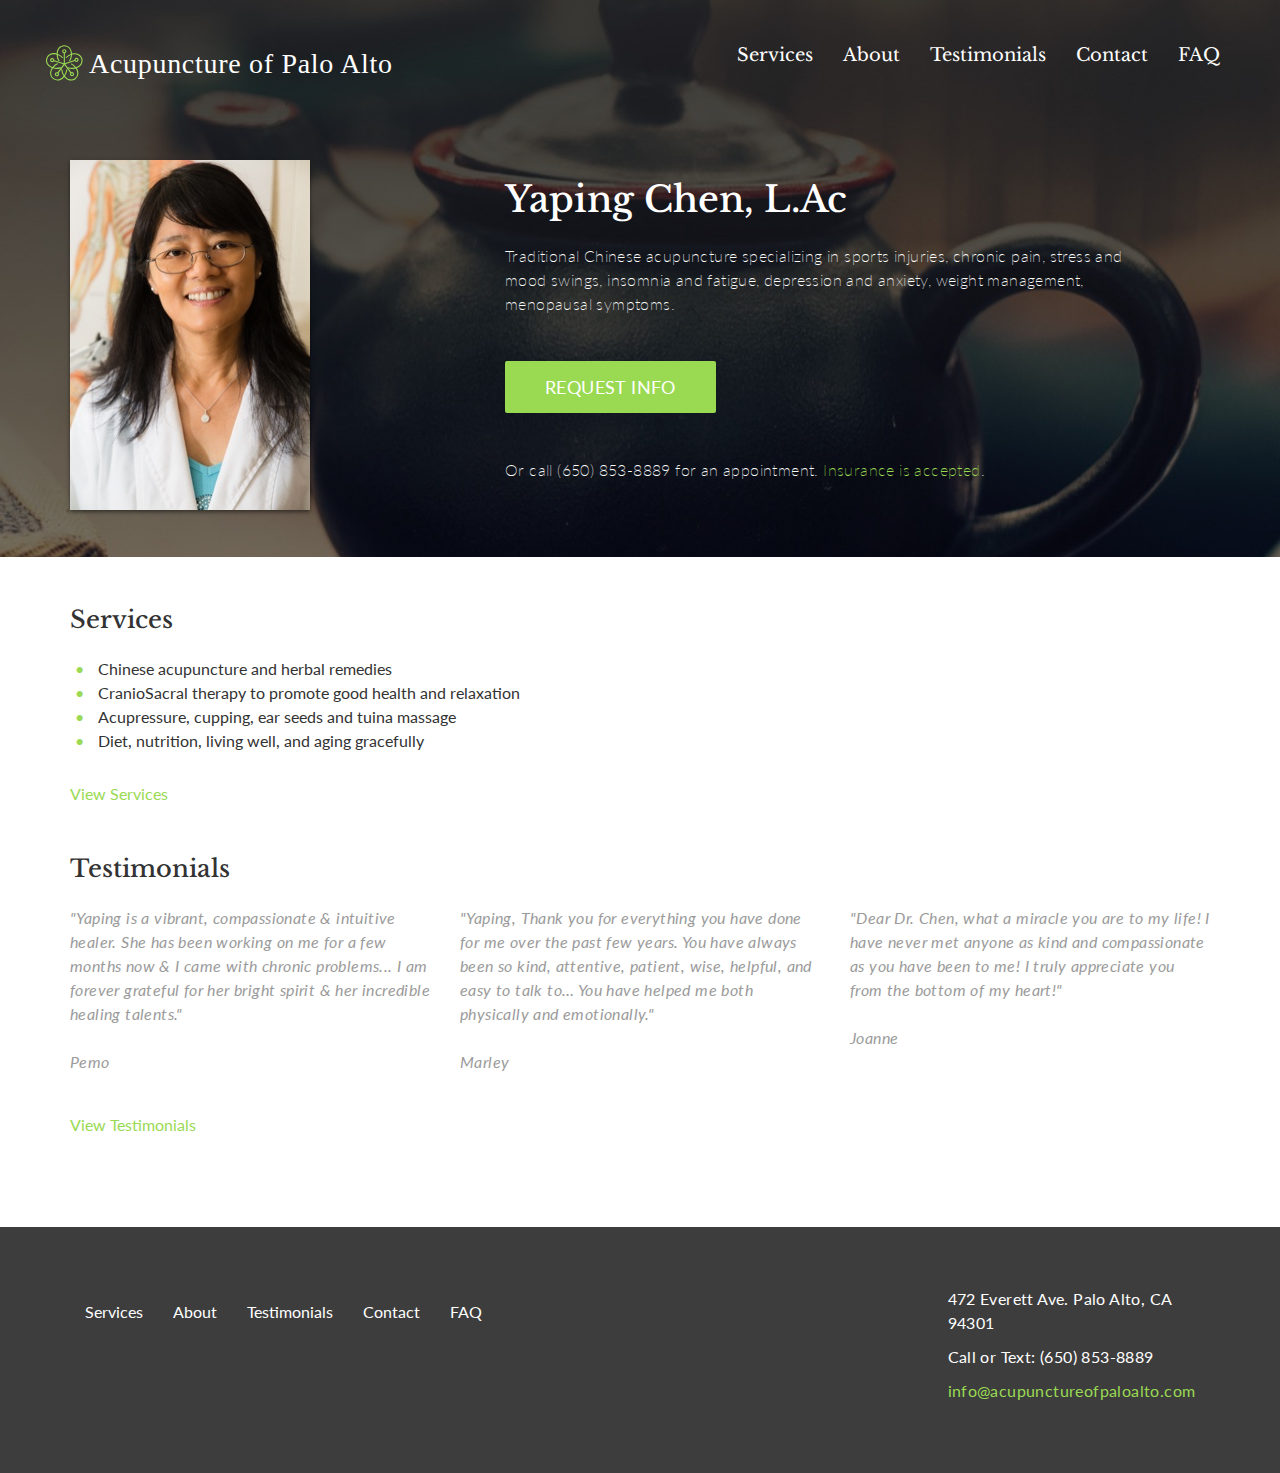
==== index.html @ 3d1872eb "fixed global headers" ====
<!DOCTYPE html>
<html lang="en">
  <head>
    <meta charset="utf-8">
    <meta http-equiv="X-UA-Compatible" content="IE=edge">
    <meta name="viewport" content="width=device-width, initial-scale=1">
    <!-- The above 3 meta tags *must* come first in the head; any other head content must come *after* these tags -->
    <title>Acupuncture of Palo Alto</title>

    <!-- Bootstrap -->
    <link href="assets/css/bootstrap.min.css" rel="stylesheet">
    <link href="assets/css/aopa.css" rel="stylesheet">
    <link href="https://fonts.googleapis.com/css?family=Libre+Baskerville|Lato:400,700" rel="stylesheet">
    
    <link rel="apple-touch-icon" sizes="57x57" href="assets/favicon/apple-icon-57x57.png">
    <link rel="apple-touch-icon" sizes="60x60" href="assets/favicon/apple-icon-60x60.png">
    <link rel="apple-touch-icon" sizes="72x72" href="assets/favicon/apple-icon-72x72.png">
    <link rel="apple-touch-icon" sizes="76x76" href="assets/favicon/apple-icon-76x76.png">
    <link rel="apple-touch-icon" sizes="114x114" href="assets/favicon/apple-icon-114x114.png">
    <link rel="apple-touch-icon" sizes="120x120" href="assets/favicon/apple-icon-120x120.png">
    <link rel="apple-touch-icon" sizes="144x144" href="assets/favicon/apple-icon-144x144.png">
    <link rel="apple-touch-icon" sizes="152x152" href="assets/favicon/apple-icon-152x152.png">
    <link rel="apple-touch-icon" sizes="180x180" href="../favicon/apple-icon-180x180.png">
    <link rel="icon" type="image/png" sizes="192x192"  href="assets/favicon/android-icon-192x192.png">
    <link rel="icon" type="image/png" sizes="32x32" href="assets/favicon/favicon-32x32.png">
    <link rel="icon" type="image/png" sizes="96x96" href="assets/favicon/favicon-96x96.png">
    <link rel="icon" type="image/png" sizes="16x16" href="assets/favicon/favicon-16x16.png">
    <link rel="manifest" href="assets/favicon/manifest.json">
    <meta name="msapplication-TileColor" content="#ffffff">
    <meta name="msapplication-TileImage" content="assets/favicon/ms-icon-144x144.png">
    <meta name="theme-color" content="#ffffff">

    <!-- jQuery (necessary for Bootstrap's JavaScript plugins) -->
    <script src="https://ajax.googleapis.com/ajax/libs/jquery/1.12.4/jquery.min.js"></script>
    <script src="assets/js/w3data.js"></script>

    <!-- HTML5 shim and Respond.js for IE8 support of HTML5 elements and media queries -->
    <!-- WARNING: Respond.js doesn't work if you view the page via file:// -->
    <!--[if lt IE 9]>
      <script src="https://oss.maxcdn.com/html5shiv/3.7.3/html5shiv.min.js"></script>
      <script src="https://oss.maxcdn.com/respond/1.4.2/respond.min.js"></script>
    <![endif]-->
  </head>
  <body id="home">
    <div class="bg-banner">
      <div w3-include-html="includes/_header.html"></div>
      <div class="container">
        <div class="row">
          <div class="col-md-4 mob-center">
            <img src="assets/images/yaping-profile.jpg" class="box-shadow" alt="Yaping Chen, L.Ac" />
          </div>
          <div class="jumbotron col-md-8 mob-pad-30">
            <h1>Yaping Chen, L.Ac</h1>
            <p>Traditional Chinese acupuncture specializing in sports injuries, chronic pain, stress and mood swings, insomnia and fatigue, depression and anxiety, weight management, menopausal symptoms.</p>
            <p class="pad-top-30 pad-bot-30 mob-center"><a class="btn btn-primary btn-lg" href="#" role="button">Request Info</a></p>
            <p>Or call (650) 853-8889 for an appointment. <a href="#">Insurance is accepted</a>.</p>
          </div>
        </div>
      </div>
    </div><!--bg-banner-->
    <div class="content">
      <div class="container">
        <div class="row pad-bot-30">
          <div class="col-md-8">
            <h2>Services</h2>
            <ul>
              <li>Chinese acupuncture and herbal remedies</li>
              <li>CranioSacral therapy to promote good health and relaxation</li>
              <li>Acupressure, cupping, ear seeds and tuina massage</li>
              <li>Diet, nutrition, living well, and aging gracefully</li>
            </ul>
          </div>
          <div class="col-md-4">
          </div>
        </div><!--row-->
        <div class="row pad-bot-30">
          <div class="col-xs-12"><a href="#">View Services</a></div>
        </div>
        <div class="row">
          <div class="col-md-12">
            <h2>Testimonials</h2>
          </div>
        </div><!--row-->
        <div class="row pad-bot-30">
          <div class="col-md-4 mob-pad-15">
            <p class="quote">"Yaping is a vibrant, compassionate &amp; intuitive healer. She has been working on me for a few months now &amp; I came with chronic problems... I am forever grateful for her bright spirit &amp; her incredible healing talents." <br /><br />Pemo</p>
          </div>
          <div class="col-md-4 mob-pad-15" />
            <p class="quote">"Yaping, Thank you for everything you have done for me over the past few years. You have always been so kind, attentive, patient, wise, helpful, and easy to talk to… You have helped me both physically and emotionally." <br /><br />Marley</p>
          </div>
          <div class="col-md-4 mob-pad-15">
            <p class="quote">"Dear Dr. Chen, what a miracle you are to my life! I have never met anyone as kind and compassionate as you have been to me! I truly appreciate you from the bottom of my heart!" <br /><br />Joanne</p>
          </div>
        </div>
        <div class="row pad-bot-30">
          <div class="col-xs-12"><a href="#">View Testimonials</a></div>
        </div>
      </div><!--container-->
    </div><!--content-->
    <div w3-include-html="includes/_footer.html"></div>

    
    <!-- Include all compiled plugins (below), or include individual files as needed -->
    <script src="assets/js/bootstrap.min.js"></script>
    <script>
      w3IncludeHTML();
    </script>
  </body>
</html>
---- assets/css/aopa.css ----
body {
	font-family: 'Lato', sans-serif;
	color: #333;
	font-size: 16px;
}

h1, h2 {
	font-family: 'Libre Baskerville', serif;
}

h1 {
	font-size: 36px;
	margin-bottom: 24px;
}

h2 {
	font-size: 24px;
	margin-bottom: 24px;
}

p {
	font-size: 16px;
	line-height: 1.5;
	letter-spacing: 0.4px;
}

a {
	color: #9ADA53;
	text-decoration: none;
}

a:hover {
	color: #9ADA53;
	text-decoration: underline;
}

img, p {
	-moz-transition: width 1s ease-in-out, left 1.5s ease-in-out;
    -webkit-transition: width 1s ease-in-out, left 1.5s ease-in-out;
    -moz-transition: width 1s ease-in-out, left 1.5s ease-in-out;
    -o-transition: width 1s ease-in-out, left 1.5s ease-in-out;
    transition: width 1s ease-in-out, left 1.5s ease-in-out;
}

/* text styles */

p.quote {
	color: #9B9B9B;
	font-style: italic;
}

/* Sticky footer styles
-------------------------------------------------- */
html {
  position: relative;
  min-height: 100%;
}

header {
	padding: 30px;
}
.content {
	padding-bottom: 30px;
}

.content ul {
  list-style: none;
  padding: 0;
  margin: 0;
}

.content li {
  padding-left: 1em; 
  text-indent: -.7em;
  line-height: 1.5;
}

.content li::before {
  content: "•  ";
  letter-spacing: 5px;
  color: #9ADA53; 
}

/* Spacing */
.pad-top-15 {
	padding-top: 15px;
}

.pad-top-30 {
	padding-top: 30px;
}

.pad-bot-15 {
	padding-bottom: 15px;
}

.pad-bot-30 {
	padding-bottom: 30px;
}

.container {
	padding-bottom: 30px;
	padding-top: 30px;
}

.footer {
  /*position: absolute;
  bottom: 0;*/
  width: 100%;
  /* Set the fixed height of the footer here */
  height: auto;
  background-color: #3D3D3D;
  color: #ffffff;
}

.footer .navbar-nav li a {
	font-family: "Lato", sans-serif;
	font-weight: 400;
	font-size: 16px;
}

.footer .navbar-nav li a:hover {
	background: none;

}

.box-shadow {
	box-shadow: 0 2px 4px rgba(0,0,0,0.5);
}

.btn-primary {
	background-color: #9ADA53;
	border: none;
	border-radius: 2px;
	text-transform: uppercase;
	padding: 14px 40px;
}

.btn-primary:hover {
	background-color: #587F2D;
}

.content {
	background: #ffffff;
}

.bg-banner {
	background: url('../images/header-bg.jpg') no-repeat;
	background-position: 0 0;
	background-size: cover;
}

.jumbotron {
	background: none;
	color: #fff;
	padding-top: 0;
	padding-bottom: 0;
}

.jumbotron h1 {
	font-size: 36px;
}

.jumbotron p {
	font-size: 16px;
}

.navbar {
	background: none;
	border: none;
}

.navbar-brand {
	z-index:0;
}

.navbar-nav > li > a  {
	color: #fff !important;
	font-family: 'Libre Baskerville', serif;
	font-size: 18px;
}

.navbar-nav > li > a:hover {
	text-decoration: underline;
}

.navbar-toggle {
	border: none;
	position: absolute;
	top: 0;
	right: 0;
}

.navbar-default .navbar-toggle .icon-bar {
	background-color: #ffffff;
}

.navbar-default .navbar-toggle:focus, .navbar-default .navbar-toggle:hover {
	background-color: none !important;
	border: none;
}

.navbar-form {
	border: none;
}


@media screen and (max-width: 768px) {
	.navbar-header {
		text-align:center;
	}
	.navbar-brand {
		display:inline-block;
		float:none;
		height:auto;
	}
	.mob-pad-30 {
		padding-top: 30px;
		padding-bottom: 30px;
	}
	.mob-pad-15 {
		padding-top: 15px;
		padding-bottom: 15px;
	}
	.mob-center {
		text-align: center;
	}

	header {
		padding: 0;
	}
	.navbar-brand {

	}
	.navbar-collapse {

	}
}

@media screen and (min-width: 768px) {
	.footer {
		height: auto;
	}
}
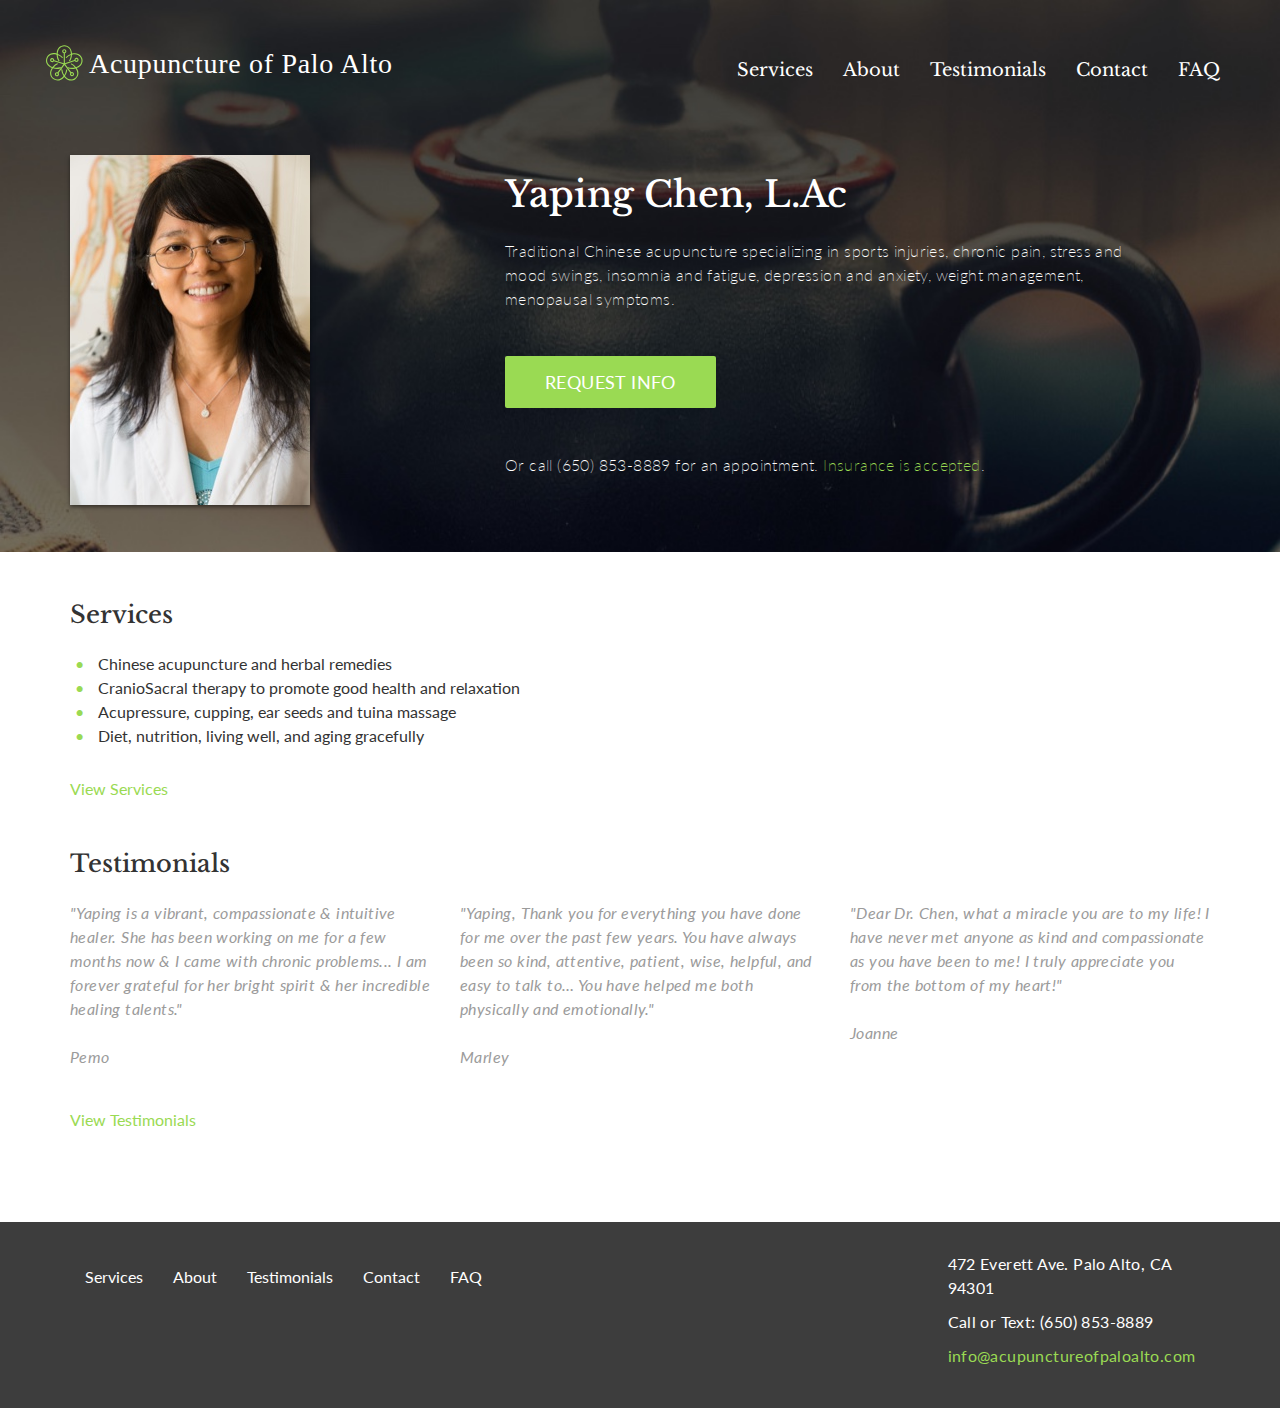
==== commit 8279ca86: "fixed mobile header and footer" ====
--- a/index.html
+++ b/index.html
@@ -6,6 +6,7 @@
     <meta name="viewport" content="width=device-width, initial-scale=1">
     <!-- The above 3 meta tags *must* come first in the head; any other head content must come *after* these tags -->
     <title>Acupuncture of Palo Alto</title>
+    <meta name="description" content="Acupuncture of Palo Alto offers traditional Chinese acupuncture while specializing in sports injuries, pain, and stress relief.">
 
     <!-- Bootstrap -->
     <link href="assets/css/bootstrap.min.css" rel="stylesheet">
@@ -47,13 +48,13 @@
       <div class="container">
         <div class="row">
           <div class="col-md-4 mob-center">
-            <img src="assets/images/yaping-profile.jpg" class="box-shadow" alt="Yaping Chen, L.Ac" />
+            <img src="assets/images/yaping-profile.jpg" class="box-shadow" alt="Yaping Chen, L.Ac" title="Yaping Chen, L.Ac" />
           </div>
           <div class="jumbotron col-md-8 mob-pad-30">
             <h1>Yaping Chen, L.Ac</h1>
             <p>Traditional Chinese acupuncture specializing in sports injuries, chronic pain, stress and mood swings, insomnia and fatigue, depression and anxiety, weight management, menopausal symptoms.</p>
             <p class="pad-top-30 pad-bot-30 mob-center"><a class="btn btn-primary btn-lg" href="#" role="button">Request Info</a></p>
-            <p>Or call (650) 853-8889 for an appointment. <a href="#">Insurance is accepted</a>.</p>
+            <p>Or call (650) 853-8889 for an appointment. <a href="faq.html">Insurance is accepted</a>.</p>
           </div>
         </div>
       </div>
@@ -74,7 +75,7 @@
           </div>
         </div><!--row-->
         <div class="row pad-bot-30">
-          <div class="col-xs-12"><a href="#">View Services</a></div>
+          <div class="col-xs-12"><a href="services.html">View Services</a></div>
         </div>
         <div class="row">
           <div class="col-md-12">
@@ -93,7 +94,7 @@
           </div>
         </div>
         <div class="row pad-bot-30">
-          <div class="col-xs-12"><a href="#">View Testimonials</a></div>
+          <div class="col-xs-12"><a href="testimonials.html">View Testimonials</a></div>
         </div>
       </div><!--container-->
     </div><!--content-->
--- a/assets/css/aopa.css
+++ b/assets/css/aopa.css
@@ -168,10 +168,15 @@
 .navbar {
 	background: none;
 	border: none;
+	margin-bottom: 0;
 }
 
 .navbar-brand {
 	z-index:0;
+}
+
+header .navbar-nav {
+	padding-top: 15px;
 }
 
 .navbar-nav > li > a  {
@@ -204,6 +209,53 @@
 	border: none;
 }
 
+.navbar-default .navbar-toggle:focus, .navbar-default .navbar-toggle:hover {
+	background-color: rgba(255,255,255,0.5);
+	border-radius: 0;
+}
+
+.navbar-default .navbar-collapse, .navbar-default .navbar-form {
+	border-color: transparent;
+	border: none;
+	box-shadow: none;
+}
+
+.form-control {
+	font-size: 16px;
+	border-radius: 0;
+	height: auto;
+	padding: 12px;
+}
+
+.form-group label {
+	text-transform: uppercase;
+	font-size: 12px;
+	font-weight: 400;
+}
+
+.form-control:focus,
+textarea:focus,
+input[type="text"]:focus,
+input[type="textarea"]:focus,
+input[type="password"]:focus,
+input[type="datetime"]:focus,
+input[type="datetime-local"]:focus,
+input[type="date"]:focus,
+input[type="month"]:focus,
+input[type="time"]:focus,
+input[type="week"]:focus,
+input[type="number"]:focus,
+input[type="email"]:focus,
+input[type="url"]:focus,
+input[type="search"]:focus,
+input[type="tel"]:focus,
+input[type="color"]:focus,
+.uneditable-input:focus {   
+  border-color: #9ADA53;
+  box-shadow: 0 1px 1px rgba(0, 0, 0, 0.075) inset, 0 0 4px rgba(154, 218, 83, 0.6);
+  outline: 0 none;
+}
+
 
 @media screen and (max-width: 768px) {
 	.navbar-header {
@@ -232,7 +284,9 @@
 	.navbar-brand {
 
 	}
-	.navbar-collapse {
+
+	.navbar-collapse li {
+		text-align: center;
 
 	}
 }
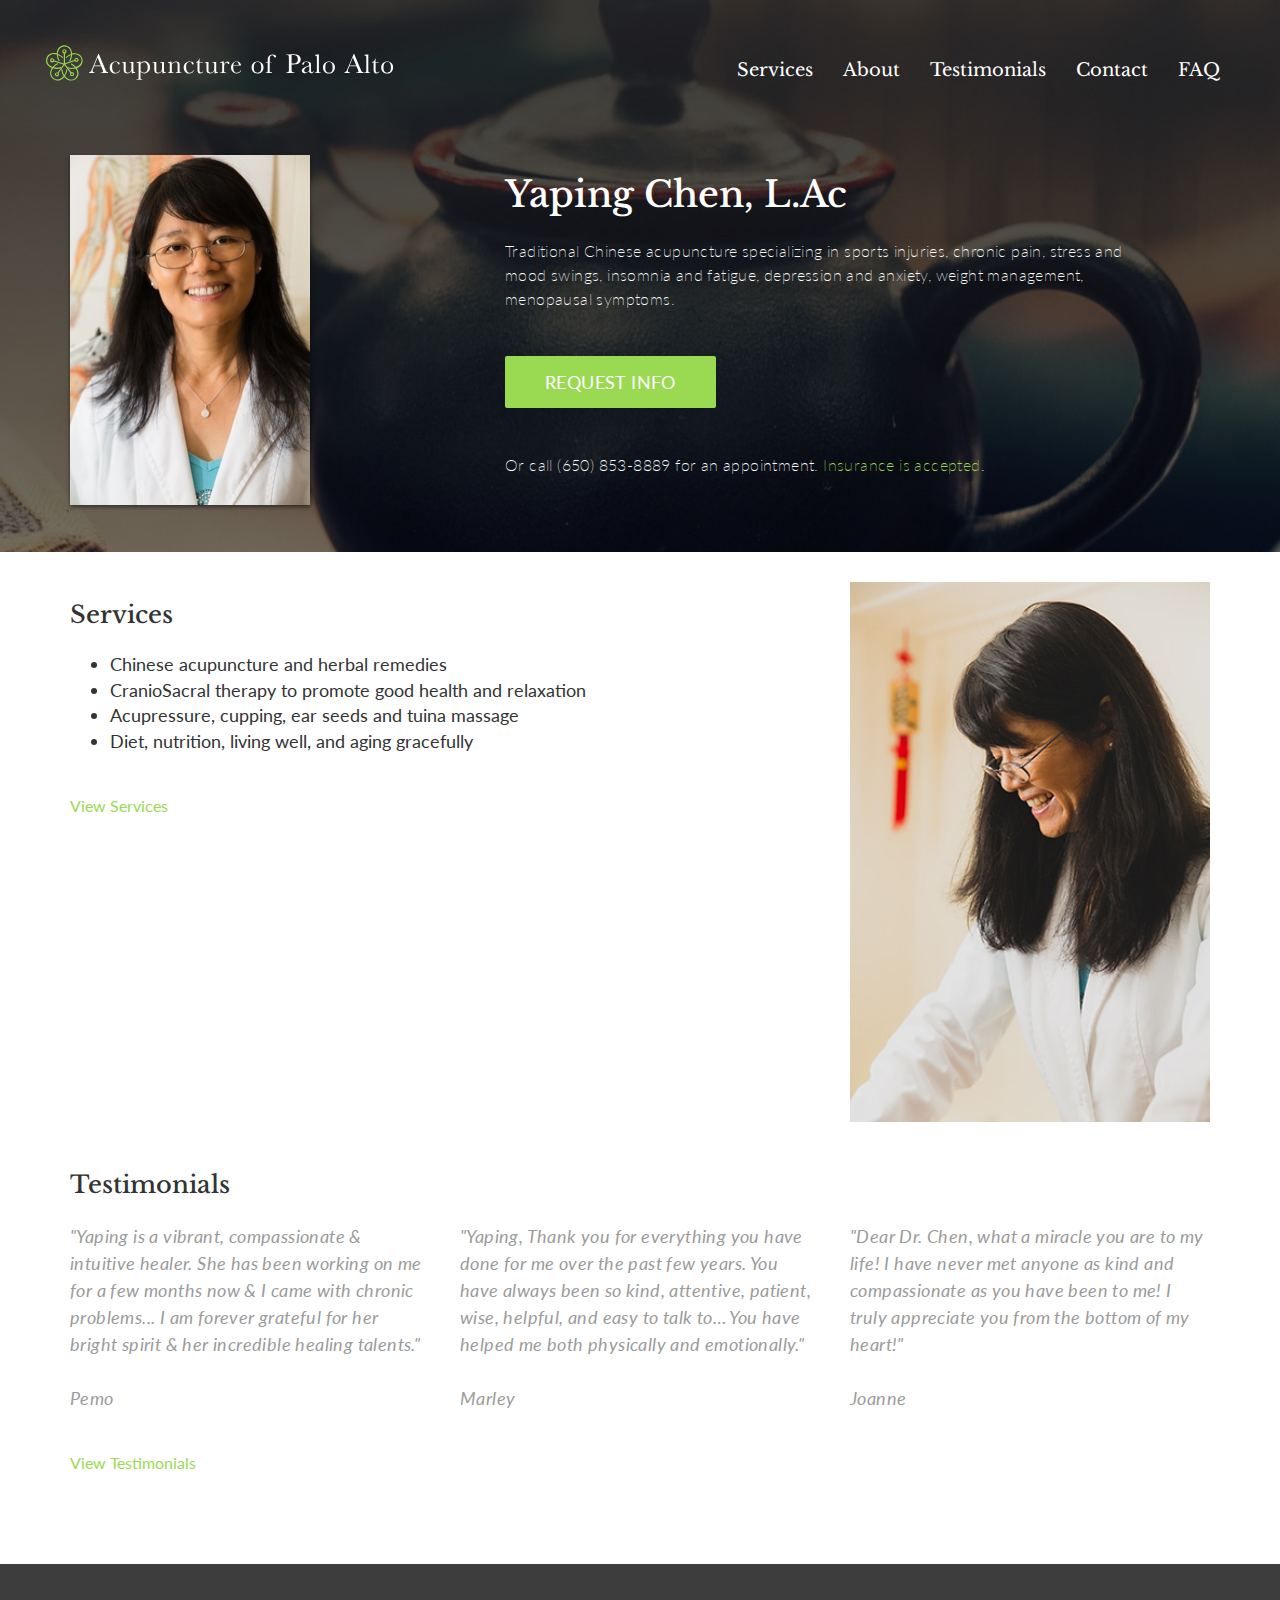
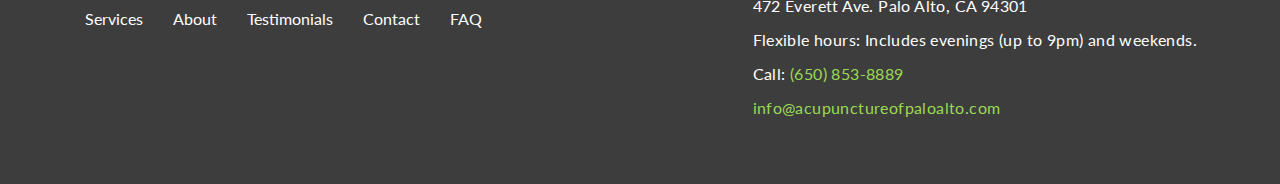
==== commit e8cf2efc: "testimonials page functionality" ====
--- a/index.html
+++ b/index.html
@@ -53,7 +53,7 @@
           <div class="jumbotron col-md-8 mob-pad-30">
             <h1>Yaping Chen, L.Ac</h1>
             <p>Traditional Chinese acupuncture specializing in sports injuries, chronic pain, stress and mood swings, insomnia and fatigue, depression and anxiety, weight management, menopausal symptoms.</p>
-            <p class="pad-top-30 pad-bot-30 mob-center"><a class="btn btn-primary btn-lg" href="#" role="button">Request Info</a></p>
+            <p class="pad-top-30 pad-bot-30 mob-center"><a class="btn btn-primary btn-lg" href="contact.html" role="button">Request Info</a></p>
             <p>Or call (650) 853-8889 for an appointment. <a href="faq.html">Insurance is accepted</a>.</p>
           </div>
         </div>
@@ -62,21 +62,20 @@
     <div class="content">
       <div class="container">
         <div class="row pad-bot-30">
-          <div class="col-md-8">
+          <div class="col-xs-12 col-sm-6 col-md-8 pad-bot-30">
             <h2>Services</h2>
-            <ul>
+            <ul class="pad-bot-30">
               <li>Chinese acupuncture and herbal remedies</li>
               <li>CranioSacral therapy to promote good health and relaxation</li>
               <li>Acupressure, cupping, ear seeds and tuina massage</li>
               <li>Diet, nutrition, living well, and aging gracefully</li>
             </ul>
+            <a href="services.html">View Services</a>
           </div>
-          <div class="col-md-4">
+          <div class="col-xs-12 col-sm-6 col-md-4">
+            <img src="assets/images/Yaping-services.jpg" alt="Yaping Services at Acupuncture of Palo Alto" title="Yaping Services at Acupuncture of Palo Alto" />
           </div>
         </div><!--row-->
-        <div class="row pad-bot-30">
-          <div class="col-xs-12"><a href="services.html">View Services</a></div>
-        </div>
         <div class="row">
           <div class="col-md-12">
             <h2>Testimonials</h2>
--- a/assets/css/aopa.css
+++ b/assets/css/aopa.css
@@ -49,6 +49,10 @@
 	font-style: italic;
 }
 
+.content p, .content ul li {
+	font-size: 18px;
+}
+
 /* Sticky footer styles
 -------------------------------------------------- */
 html {
@@ -63,6 +67,17 @@
 	padding-bottom: 30px;
 }
 
+.content img {
+	width: 100%;
+}
+
+.content .img-gallery img {
+	height: auto;
+	width: 100%;
+	max-width: 300px;
+}
+
+/*
 .content ul {
   list-style: none;
   padding: 0;
@@ -80,6 +95,7 @@
   letter-spacing: 5px;
   color: #9ADA53; 
 }
+*/
 
 /* Spacing */
 .pad-top-15 {
@@ -103,12 +119,17 @@
 	padding-top: 30px;
 }
 
+.content {
+	/*For sticky footer*/
+	margin-bottom: 220px;
+}
+
 .footer {
-  /*position: absolute;
-  bottom: 0;*/
+  position: absolute;
+  bottom: 0;
   width: 100%;
   /* Set the fixed height of the footer here */
-  height: auto;
+  height: 220px;
   background-color: #3D3D3D;
   color: #ffffff;
 }
@@ -136,9 +157,15 @@
 	padding: 14px 40px;
 }
 
-.btn-primary:hover {
+.btn-primary:hover, .btn-primary.active, .btn-primary:active, .open>.dropdown-toggle.btn-primary, .btn-primary.focus, .btn-primary:focus, .btn-success:active:focus {
 	background-color: #587F2D;
 }
+
+.btn-primary.active.focus, .btn-primary.active:focus, .btn-primary.active:hover, .btn-primary:active.focus, .btn-primary:active:focus, .btn-primary:active:hover, .open>.dropdown-toggle.btn-primary.focus, .open>.dropdown-toggle.btn-primary:focus, .open>.dropdown-toggle.btn-primary:hover {
+	background-color: #587F2D;
+	box-shadow: 0 1px 1px rgba(0, 0, 0, 0.075) inset, 0 0 4px rgba(154, 218, 83, 0.6);
+}
+
 
 .content {
 	background: #ffffff;
@@ -256,6 +283,15 @@
   outline: 0 none;
 }
 
+@media screen and (max-width: 992px) {
+	.footer {
+		height: 276px;
+	}
+	.content {
+		margin-bottom: 276px;
+	}
+}
+
 
 @media screen and (max-width: 768px) {
 	.navbar-header {
@@ -289,10 +325,69 @@
 		text-align: center;
 
 	}
-}
-
-@media screen and (min-width: 768px) {
 	.footer {
-		height: auto;
-	}
-}
+		height: 525px;
+	}
+	.content {
+		margin-bottom: 525px;
+	}
+}
+
+
+.tags-container span {
+	display: inline-block;
+    border: 2px solid #e2e2e2;
+    color: #9B9B9B;
+    font-size: 14px;
+    line-height: 10px;
+    padding: 5px 9px;
+    margin: 5px;
+    cursor: pointer;
+    border-radius: 12px;
+    -moz-border-radius: 12px;
+    -webkit-border-radius: 12px;
+    -webkit-transition: all .2s ease-in-out;
+    -moz-transition: all .2s ease-in-out;
+    -o-transition: all .2s ease-in-out;
+    transition: all .2s ease-in-out;
+}
+
+.tags-container span:hover {
+	color: #ffffff;
+    background: #9ADA53;
+    border-color: #9ADA53;
+}
+
+span.tagsort-active  {
+	color: #ffffff;
+    background: #9ADA53;
+	border-color: #9ADA53;
+}
+
+.morecontent span {
+    display: none;
+}
+.morelink {
+    display: block;
+    font-size: 14px;
+    padding-top: 10px;
+}
+
+p.item-tags {
+	padding-bottom: 30px;
+	font-size: 14px;
+}
+
+a:focus, a:hover {
+	color: #9ADA53;
+}
+
+#testimonials-content img {
+	max-width: 450px;
+}
+
+#img-services {
+	width: 167px;
+	height: 167px;
+	background: url('assets/images/services-img.png') no-repeat;
+}
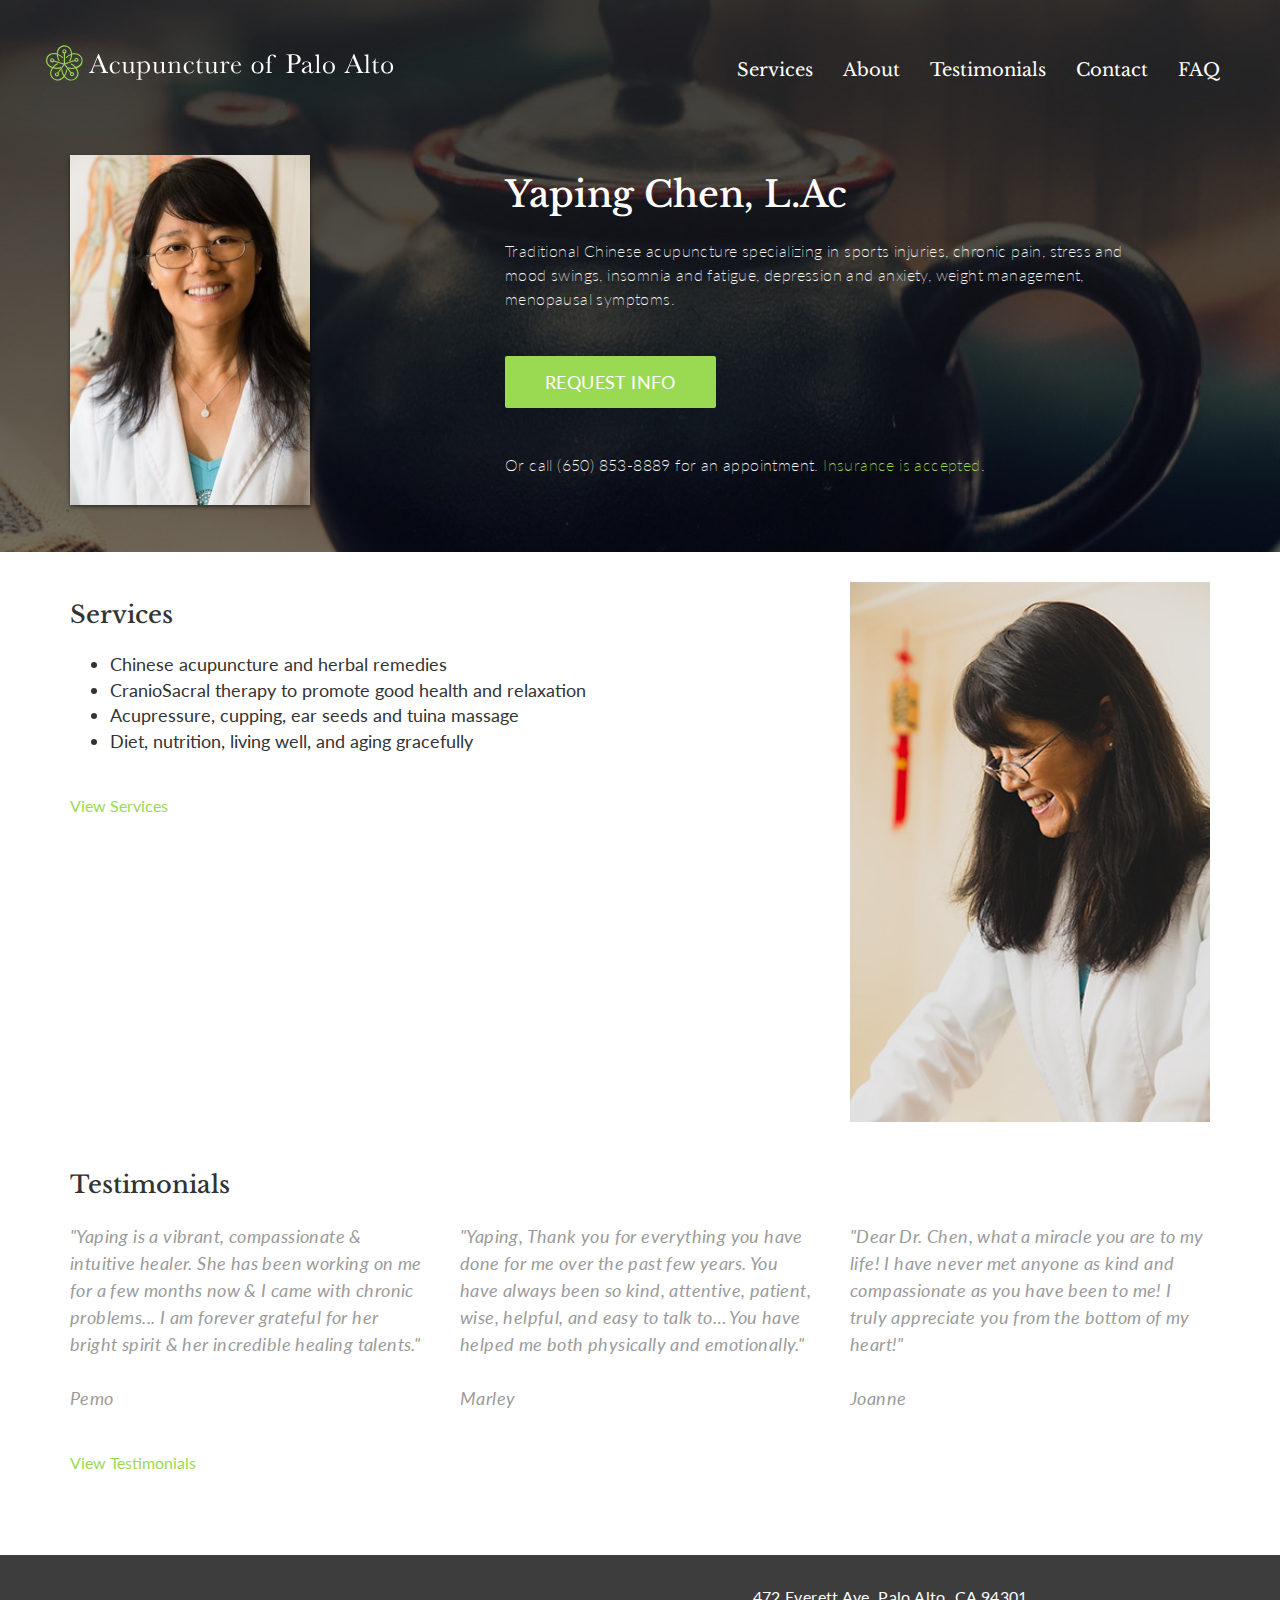
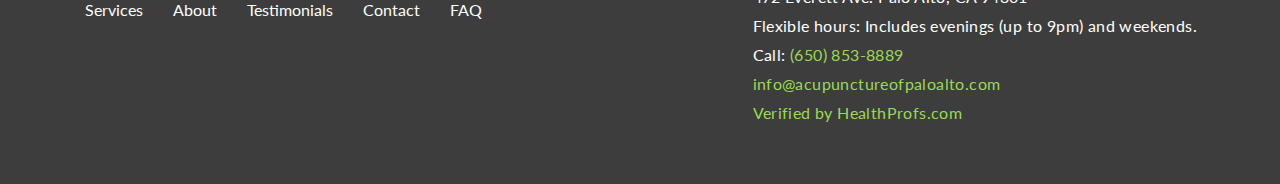
==== commit 92be5232: "added services gallery" ====
--- a/index.html
+++ b/index.html
@@ -6,7 +6,8 @@
     <meta name="viewport" content="width=device-width, initial-scale=1">
     <!-- The above 3 meta tags *must* come first in the head; any other head content must come *after* these tags -->
     <title>Acupuncture of Palo Alto</title>
-    <meta name="description" content="Acupuncture of Palo Alto offers traditional Chinese acupuncture while specializing in sports injuries, pain, and stress relief.">
+    <meta name="description" content="Acupuncture of Palo Alto offers traditional Chinese acupuncture while specializing in sports injury, chronic pain, and stress relief, as well as weight management.">
+    <meta name="keywords" content="acupuncture, TCM, traditional chinese medicine, herbal remedies, sports injury, pain relief, tuina massage, craniosacral therapy, stress relief, acupressure, cupping, ear seeds, tuina massage, diet, nutrition, palo alto acupuncture, bay area acupuncture">
 
     <!-- Bootstrap -->
     <link href="assets/css/bootstrap.min.css" rel="stylesheet">
@@ -41,6 +42,16 @@
       <script src="https://oss.maxcdn.com/html5shiv/3.7.3/html5shiv.min.js"></script>
       <script src="https://oss.maxcdn.com/respond/1.4.2/respond.min.js"></script>
     <![endif]-->
+    <script>
+      (function(i,s,o,g,r,a,m){i['GoogleAnalyticsObject']=r;i[r]=i[r]||function(){
+      (i[r].q=i[r].q||[]).push(arguments)},i[r].l=1*new Date();a=s.createElement(o),
+      m=s.getElementsByTagName(o)[0];a.async=1;a.src=g;m.parentNode.insertBefore(a,m)
+      })(window,document,'script','https://www.google-analytics.com/analytics.js','ga');
+
+      ga('create', 'UA-97101489-1', 'auto');
+      ga('send', 'pageview');
+
+    </script>
   </head>
   <body id="home">
     <div class="bg-banner">
@@ -54,7 +65,7 @@
             <h1>Yaping Chen, L.Ac</h1>
             <p>Traditional Chinese acupuncture specializing in sports injuries, chronic pain, stress and mood swings, insomnia and fatigue, depression and anxiety, weight management, menopausal symptoms.</p>
             <p class="pad-top-30 pad-bot-30 mob-center"><a class="btn btn-primary btn-lg" href="contact.html" role="button">Request Info</a></p>
-            <p>Or call (650) 853-8889 for an appointment. <a href="faq.html">Insurance is accepted</a>.</p>
+            <p>Or call (650) 853-8889 for an appointment. <a href="faq.html#insurance">Insurance is accepted</a>.</p>
           </div>
         </div>
       </div>
--- a/assets/css/aopa.css
+++ b/assets/css/aopa.css
@@ -129,7 +129,7 @@
   bottom: 0;
   width: 100%;
   /* Set the fixed height of the footer here */
-  height: 220px;
+  height: 229px;
   background-color: #3D3D3D;
   color: #ffffff;
 }
@@ -143,6 +143,10 @@
 .footer .navbar-nav li a:hover {
 	background: none;
 
+}
+
+.footer p {
+	margin-bottom: 5px;
 }
 
 .box-shadow {
@@ -283,57 +287,6 @@
   outline: 0 none;
 }
 
-@media screen and (max-width: 992px) {
-	.footer {
-		height: 276px;
-	}
-	.content {
-		margin-bottom: 276px;
-	}
-}
-
-
-@media screen and (max-width: 768px) {
-	.navbar-header {
-		text-align:center;
-	}
-	.navbar-brand {
-		display:inline-block;
-		float:none;
-		height:auto;
-	}
-	.mob-pad-30 {
-		padding-top: 30px;
-		padding-bottom: 30px;
-	}
-	.mob-pad-15 {
-		padding-top: 15px;
-		padding-bottom: 15px;
-	}
-	.mob-center {
-		text-align: center;
-	}
-
-	header {
-		padding: 0;
-	}
-	.navbar-brand {
-
-	}
-
-	.navbar-collapse li {
-		text-align: center;
-
-	}
-	.footer {
-		height: 525px;
-	}
-	.content {
-		margin-bottom: 525px;
-	}
-}
-
-
 .tags-container span {
 	display: inline-block;
     border: 2px solid #e2e2e2;
@@ -352,13 +305,25 @@
     transition: all .2s ease-in-out;
 }
 
-.tags-container span:hover {
-	color: #ffffff;
-    background: #9ADA53;
-    border-color: #9ADA53;
-}
-
-span.tagsort-active  {
+
+/*CSS fix for sticky hover*/
+@media (hover:hover) {
+	.tags-container span:hover {
+		color: #ffffff;
+	    background: #9ADA53;
+	    border-color: #9ADA53;
+	}
+}
+
+@media (hover:none) {
+	.tags-container span:hover {
+	    color: #9B9B9B;
+	    background: #ffffff;
+	    border-color: #9B9B9B;
+	}
+}
+
+span.tagsort-active, span.active  {
 	color: #ffffff;
     background: #9ADA53;
 	border-color: #9ADA53;
@@ -391,3 +356,80 @@
 	height: 167px;
 	background: url('assets/images/services-img.png') no-repeat;
 }
+
+.faq-entry {
+	padding-bottom: 30px;
+}
+
+.faq-entry h2 {
+	padding-top: 15px;
+}
+
+.content #links a {
+	display: block;
+	float: left;
+}
+
+.content #links img {
+	max-width: 150px;
+}
+
+@media screen and (max-width: 992px) {
+	.footer {
+		height: 285px;
+	}
+	.content {
+		margin-bottom: 276px;
+	}
+}
+
+
+@media screen and (max-width: 768px) {
+	.navbar-header {
+		text-align:center;
+	}
+	.navbar-brand {
+		display:inline-block;
+		float:none;
+		height:auto;
+	}
+	.mob-pad-30 {
+		padding-top: 30px;
+		padding-bottom: 30px;
+	}
+	.mob-pad-15 {
+		padding-top: 15px;
+		padding-bottom: 15px;
+	}
+	.mob-center {
+		text-align: center;
+	}
+
+	header {
+		padding: 0;
+	}
+	.navbar-brand {
+
+	}
+
+	.navbar-collapse li {
+		text-align: center;
+
+	}
+	.footer {
+		height: 535px;
+	}
+	.content {
+		margin-bottom: 525px;
+	}
+	.tags-container span {
+	    font-size: 16px;
+	    padding: 10px 15px;
+	    border-radius: 20px;
+	    -moz-border-radius: 20px;
+	    -webkit-border-radius: 20px;
+	}
+}
+
+
+
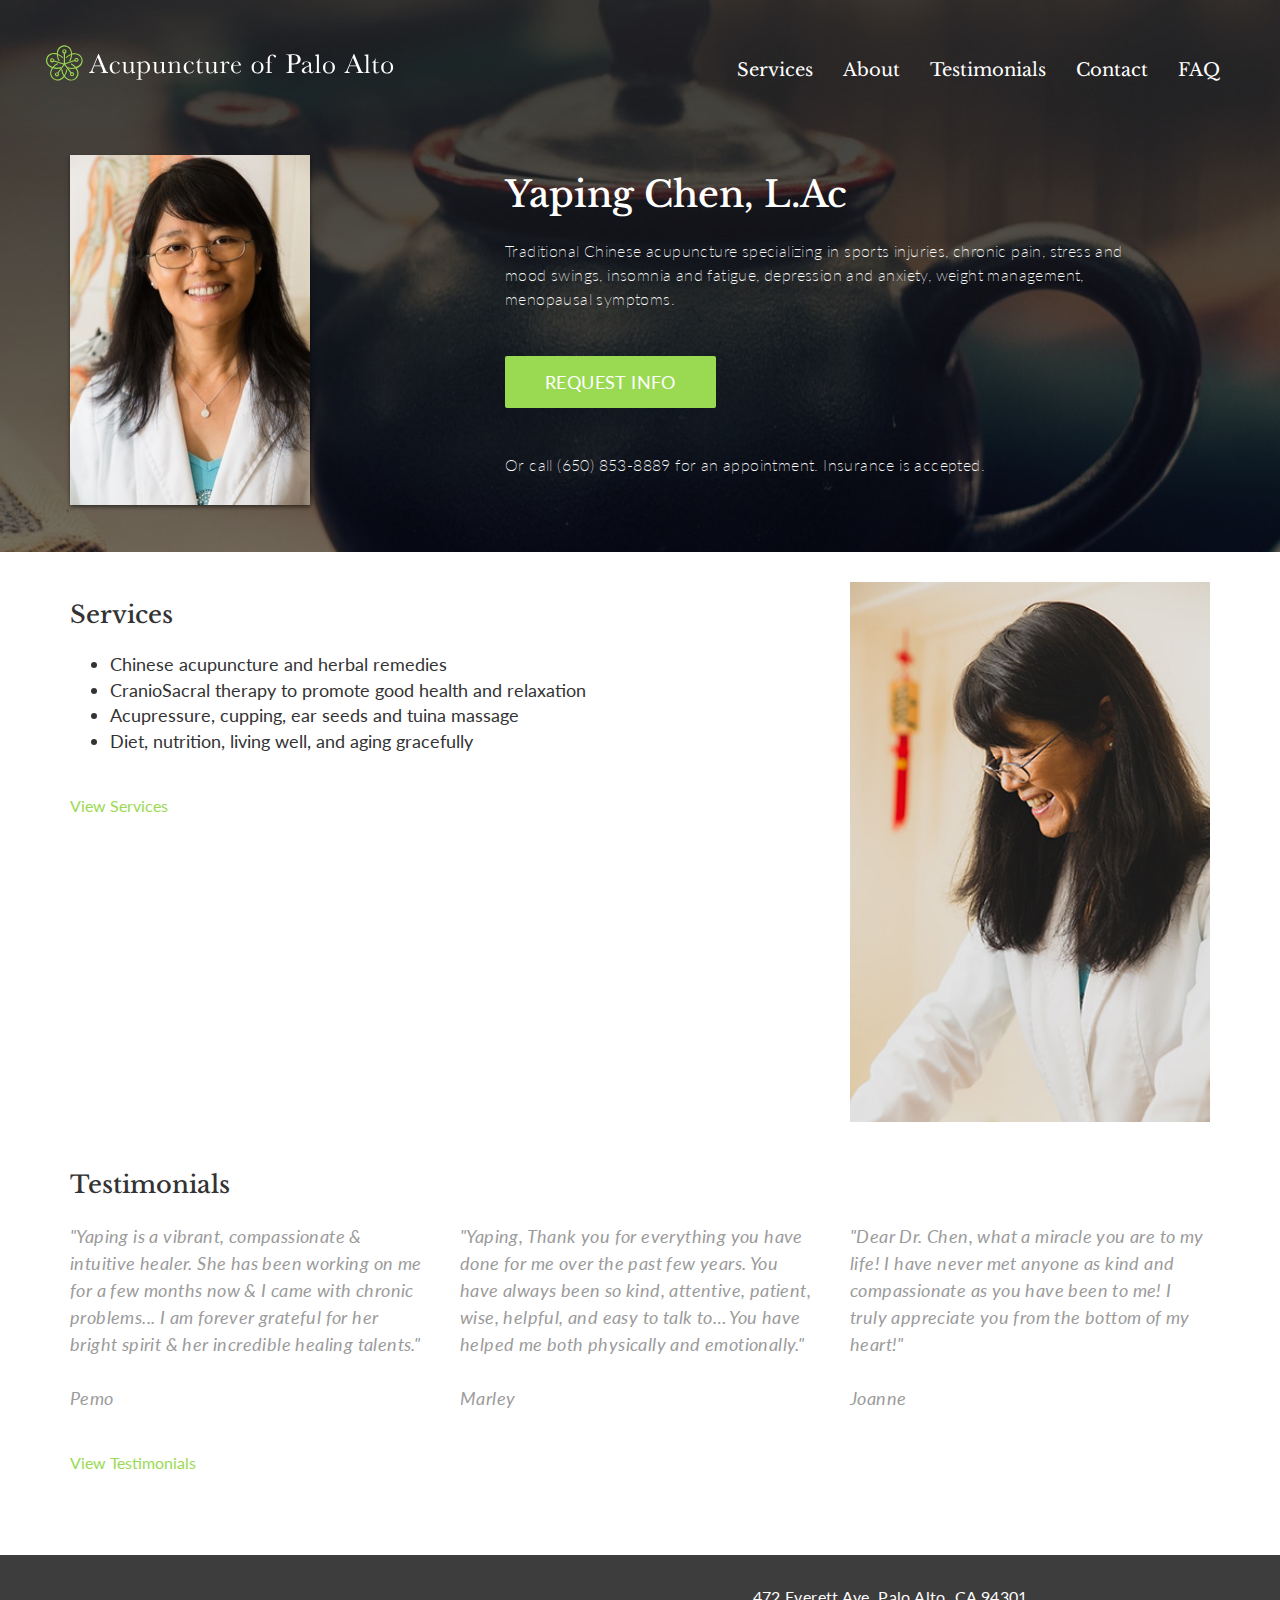
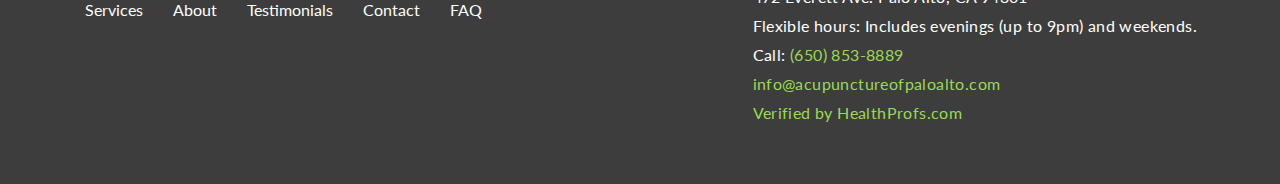
==== commit 33a3dc53: "text updates" ====
--- a/index.html
+++ b/index.html
@@ -65,7 +65,7 @@
             <h1>Yaping Chen, L.Ac</h1>
             <p>Traditional Chinese acupuncture specializing in sports injuries, chronic pain, stress and mood swings, insomnia and fatigue, depression and anxiety, weight management, menopausal symptoms.</p>
             <p class="pad-top-30 pad-bot-30 mob-center"><a class="btn btn-primary btn-lg" href="contact.html" role="button">Request Info</a></p>
-            <p>Or call (650) 853-8889 for an appointment. <a href="faq.html#insurance">Insurance is accepted</a>.</p>
+            <p>Or call (650) 853-8889 for an appointment. Insurance is accepted.</p>
           </div>
         </div>
       </div>
--- a/assets/css/aopa.css
+++ b/assets/css/aopa.css
@@ -16,6 +16,11 @@
 h2 {
 	font-size: 24px;
 	margin-bottom: 24px;
+}
+
+h3 {
+	font-size: 18px;
+	font-weight: 700;
 }
 
 p {
@@ -287,9 +292,11 @@
   outline: 0 none;
 }
 
-.tags-container span {
+.tags-container a {
+	-webkit-tap-highlight-color: rgba(0,0,0,0);
 	display: inline-block;
     border: 2px solid #e2e2e2;
+    text-decoration: none;
     color: #9B9B9B;
     font-size: 14px;
     line-height: 10px;
@@ -305,28 +312,34 @@
     transition: all .2s ease-in-out;
 }
 
+.tags-container a:active {
+	background: #6a9a35 !important;
+	border-color: #6a9a35 !important;
+	color: #ffffff !important;
+}
+
 
 /*CSS fix for sticky hover*/
 @media (hover:hover) {
-	.tags-container span:hover {
-		color: #ffffff;
+	.tags-container a:hover {
+		color: #ffffff !important;
 	    background: #9ADA53;
 	    border-color: #9ADA53;
 	}
 }
 
 @media (hover:none) {
-	.tags-container span:hover {
+	.tags-container a:hover {
 	    color: #9B9B9B;
 	    background: #ffffff;
 	    border-color: #9B9B9B;
 	}
 }
 
-span.tagsort-active, span.active  {
-	color: #ffffff;
-    background: #9ADA53;
-	border-color: #9ADA53;
+a.tagsort-active, a.active  {
+	color: #ffffff !important;
+    background: #9ADA53 !important;
+	border-color: #9ADA53 !important;
 }
 
 .morecontent span {
@@ -371,7 +384,7 @@
 }
 
 .content #links img {
-	max-width: 150px;
+	max-width: 150px !important;
 }
 
 @media screen and (max-width: 992px) {
@@ -422,7 +435,7 @@
 	.content {
 		margin-bottom: 525px;
 	}
-	.tags-container span {
+	.tags-container a {
 	    font-size: 16px;
 	    padding: 10px 15px;
 	    border-radius: 20px;
